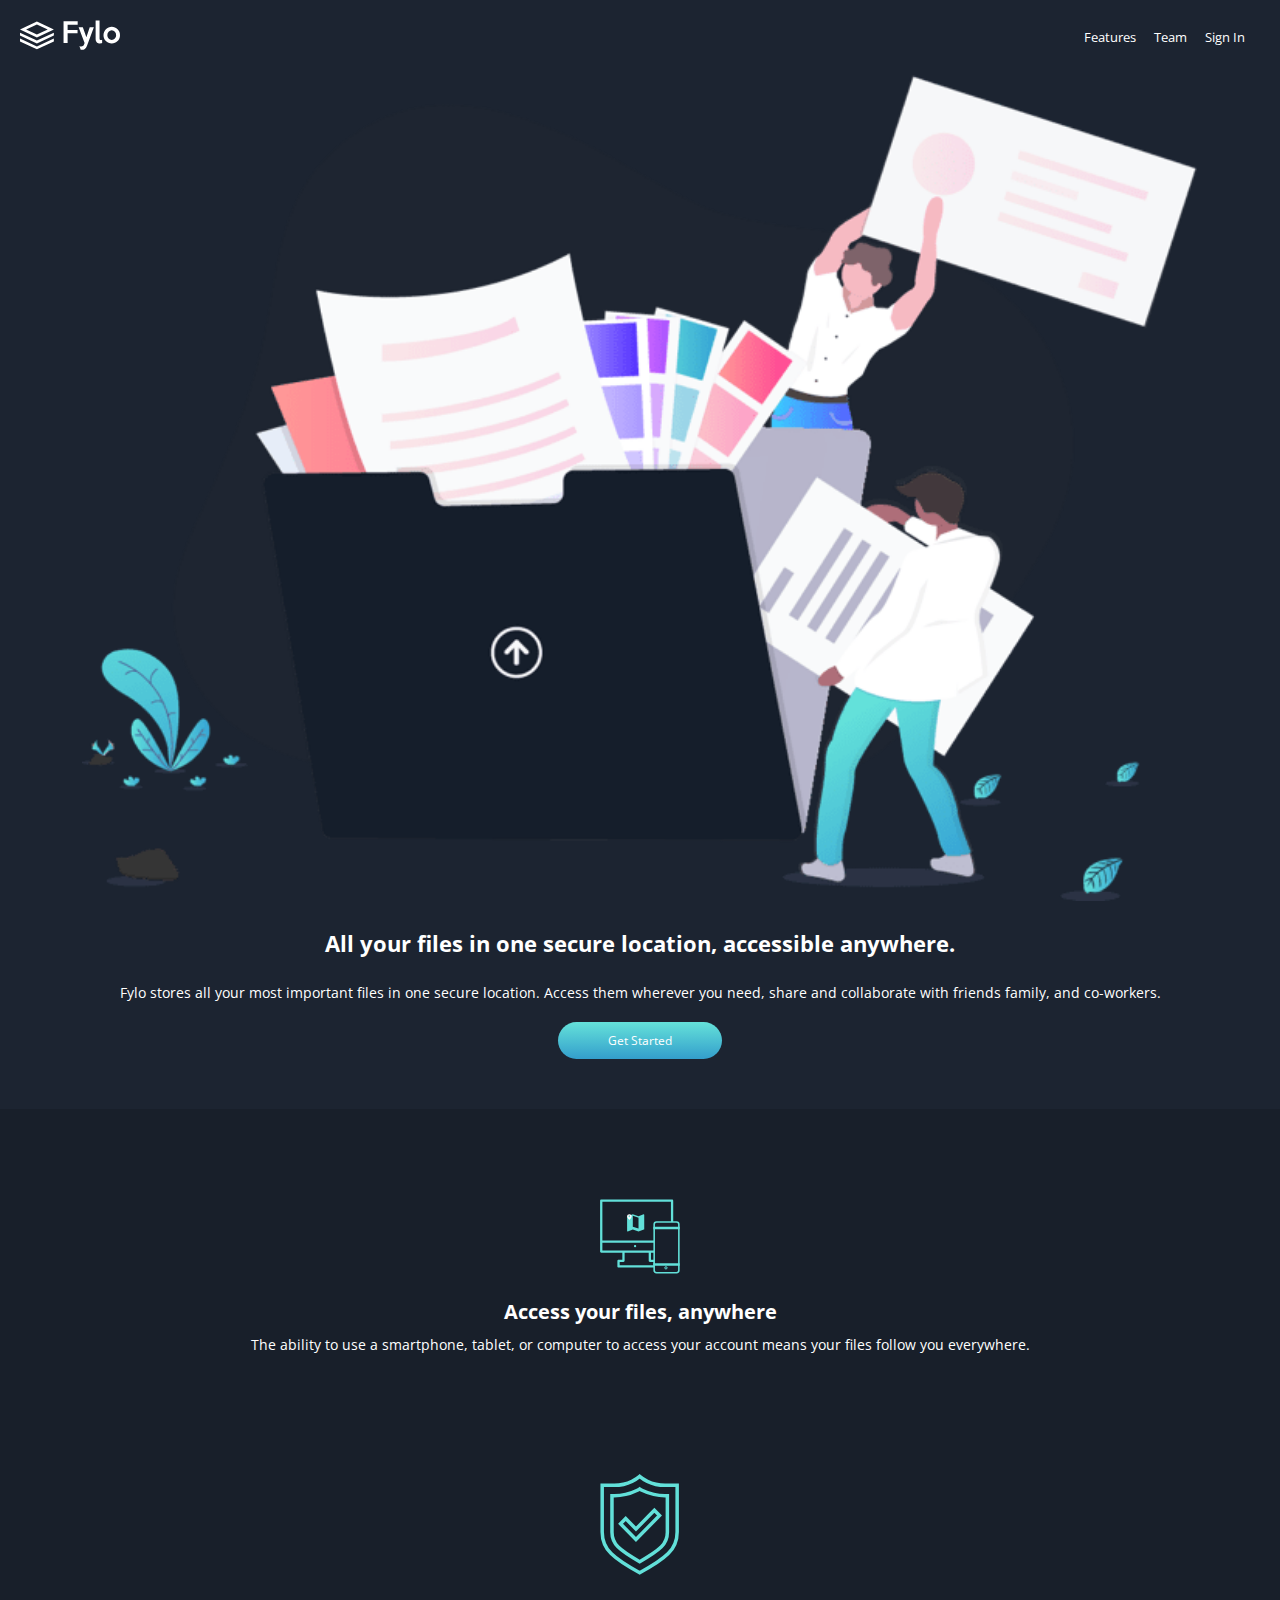
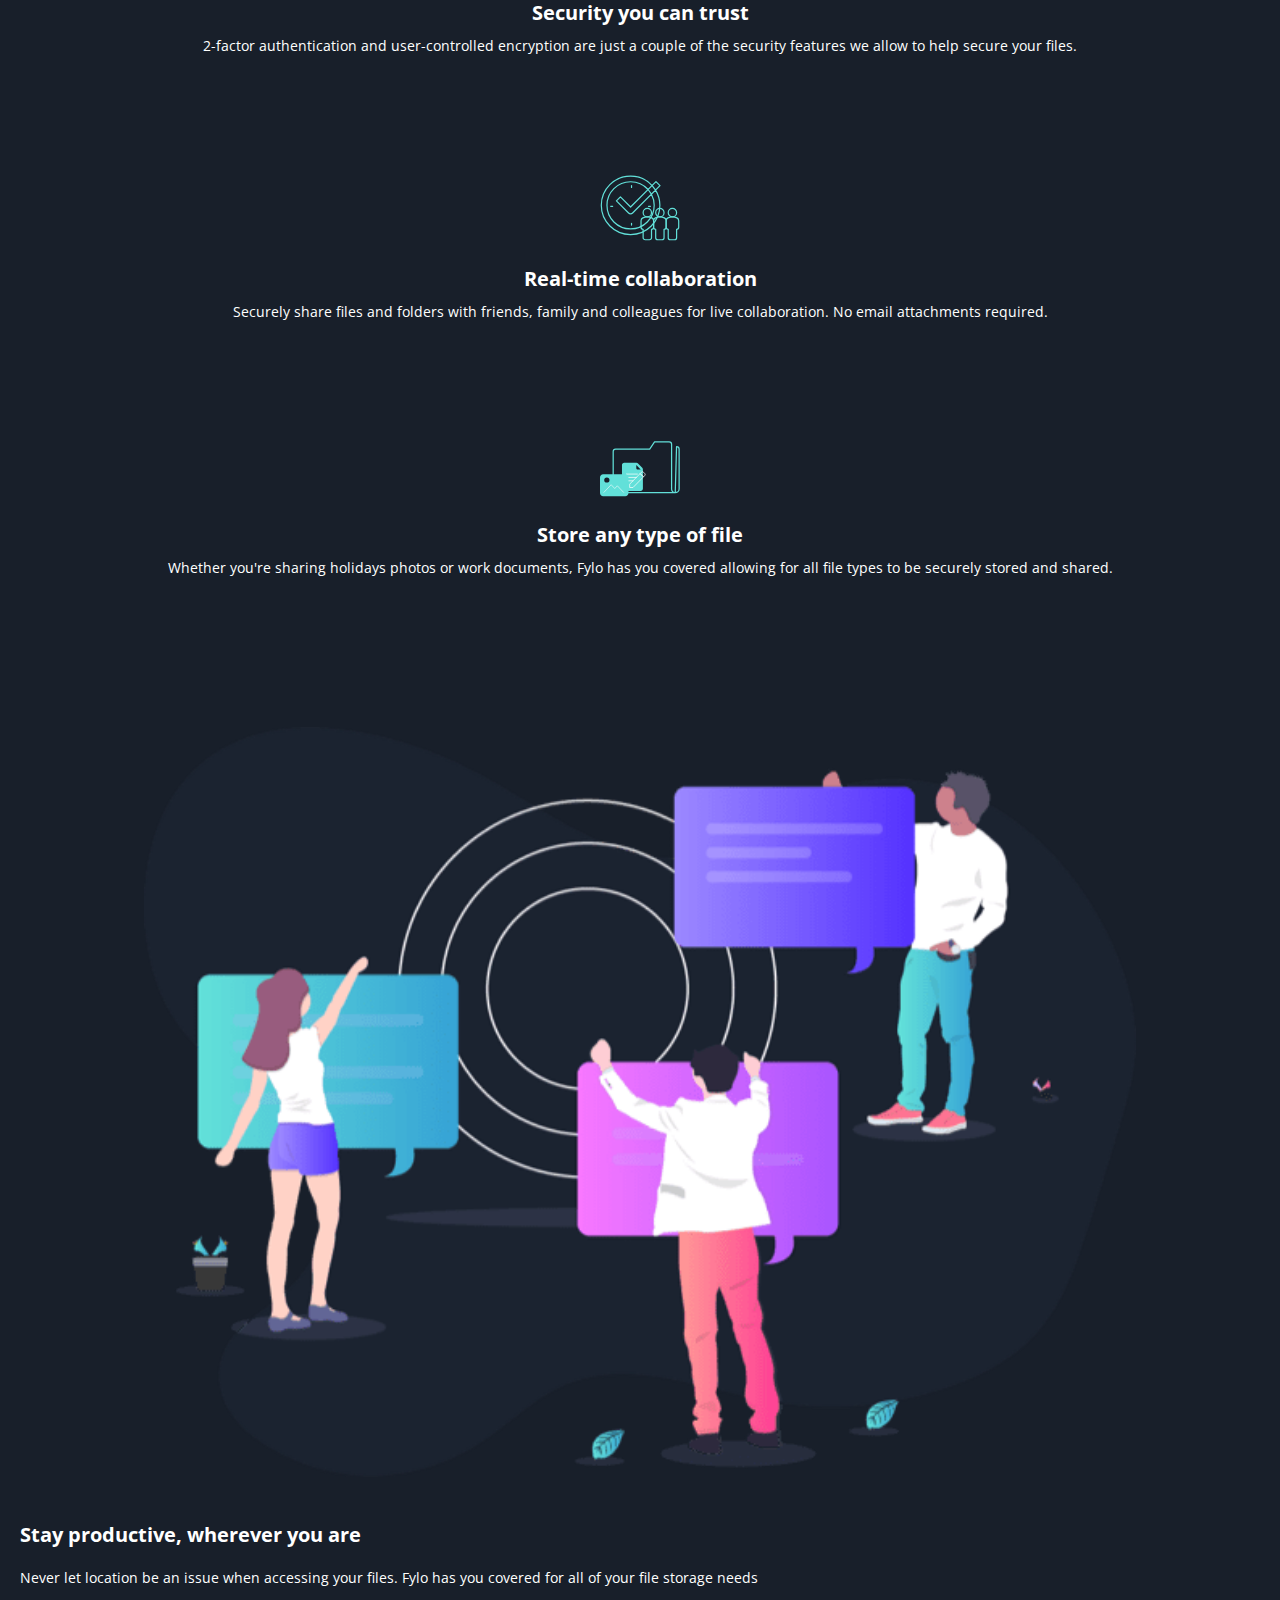
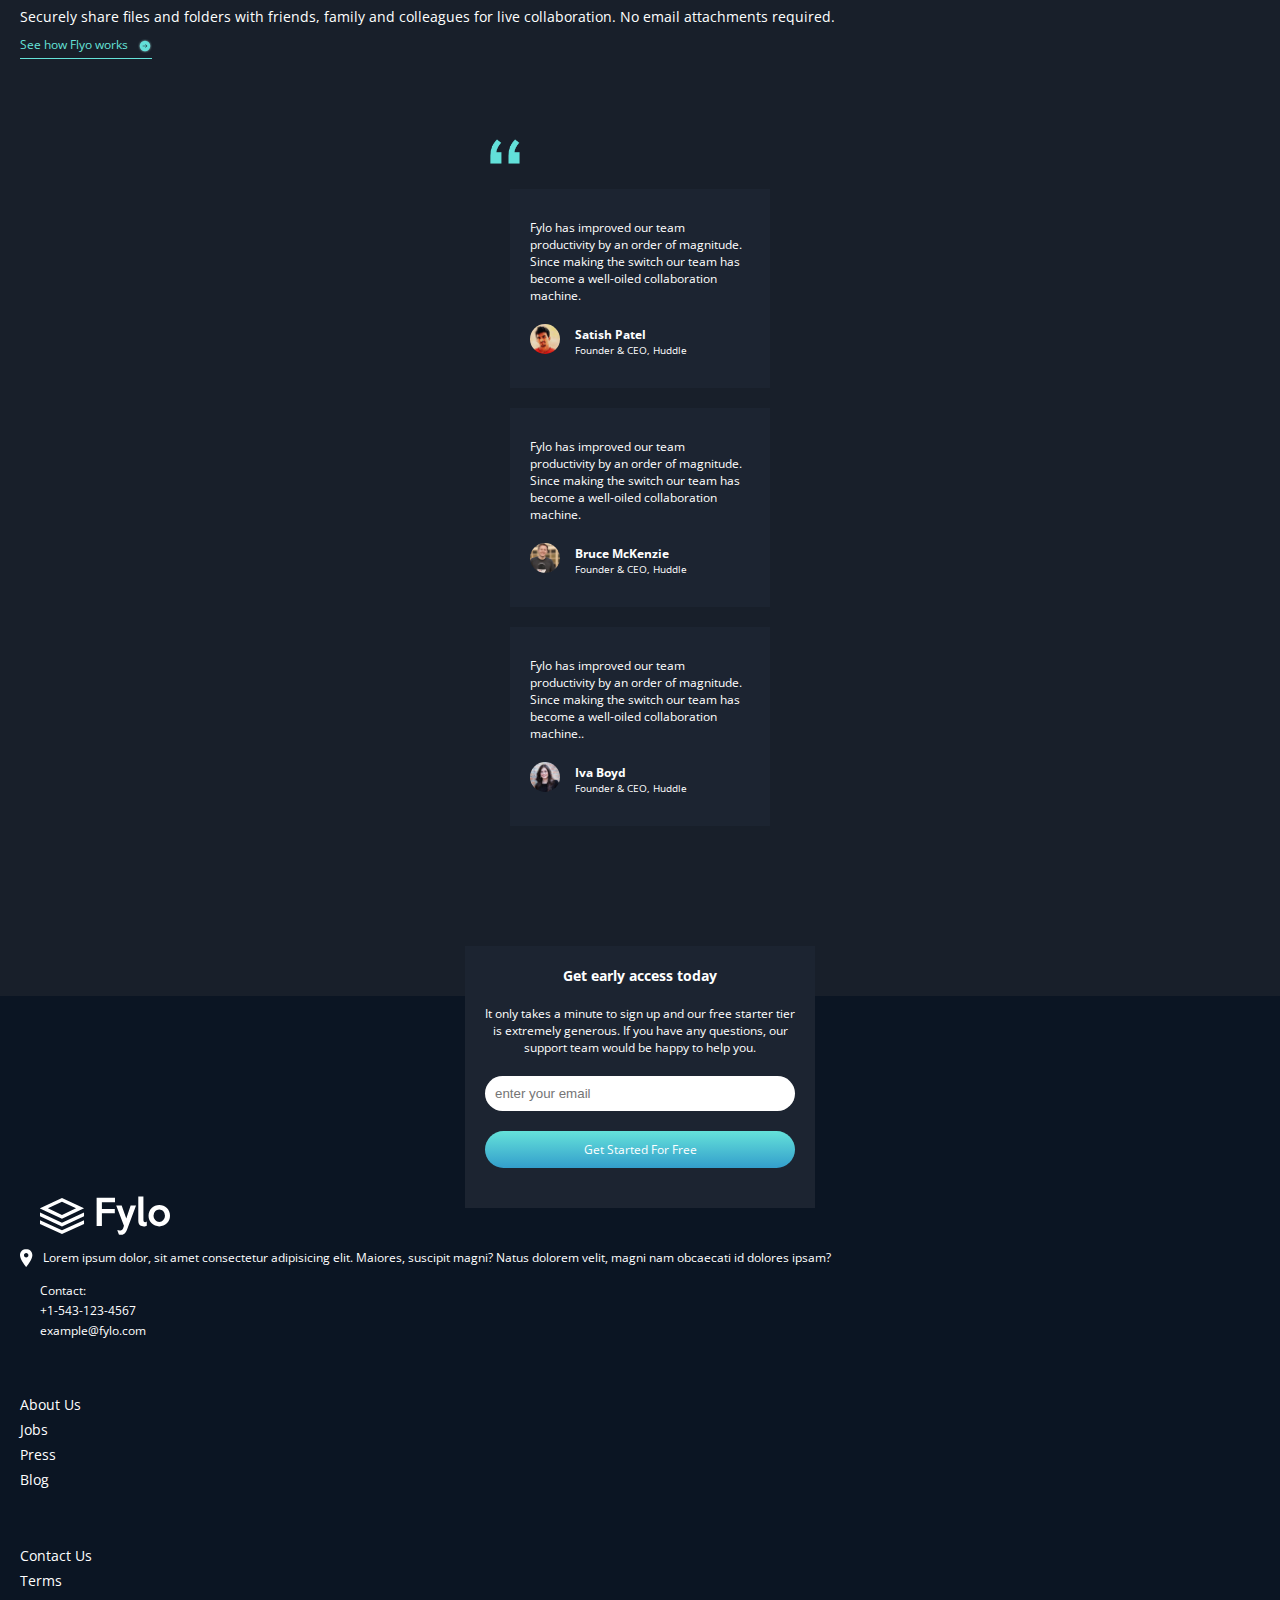
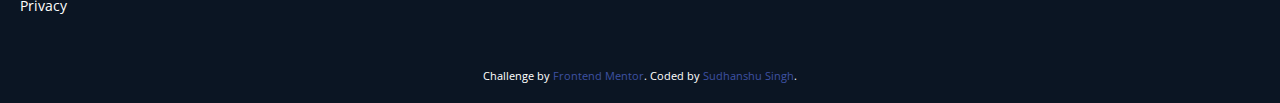
==== fylo-dark-theme-landing-page-master/index.html @ cf534f3f "mobile-first-complete" ====
<!DOCTYPE html>
<html lang="en">
<head>
  <meta charset="UTF-8">
  <meta name="viewport" content="width=device-width, initial-scale=1.0"> <!-- displays site properly based on user's device -->

  <link rel="icon" type="image/png" sizes="32x32" href="./images/favicon-32x32.png">
  <link rel="stylesheet" href="/fylo-dark-theme-landing-page-master/styles.css">
  <title>Frontend Mentor | Fylo landing page with dark theme and features grid</title>

  <!-- Feel free to remove these styles or customise in your own stylesheet 👍 -->

</head>
<body>
  <header>
    <div class="row">
      <nav>
        <div class="logo">
          <img src="/fylo-dark-theme-landing-page-master/images/logo.svg" alt="logo">
        </div>
        <div class="navigation">
          <ul class="nav-links">
            <li><a href="#">Features</a></li>
            <li><a href="#">Team</a></li>
            <li><a href="#">Sign In</a></li>
          </ul>
        </div>
      </nav>
    </div>
    <div class="hero row">
      <div>
        <img src="../fylo-dark-theme-landing-page-master/images/illustration-intro.png" alt="">
      </div>
      <h1 class="hero-heading">All your files in one secure location, accessible anywhere.</h1>
      <p class="hero-para">Fylo stores all your most important files in one secure location. Access them wherever you need, share and collaborate with friends family, and co-workers.</p>
      <a href="#" class="btn btn-primary">Get Started</a>
    </div>
  </header>

  <section class="features row">
    <!-- <img src="/fylo-dark-theme-landing-page-master/images/bg-curvy-mobile.svg" alt="" class="head-curve"> -->
    <div class="features-card">
      <div class="icon"><img src="/fylo-dark-theme-landing-page-master/images/icon-access-anywhere.svg" alt=""></div>
      <h4 class="features-head">Access your files, anywhere</h4>
      <p class="features-details">The ability to use a smartphone, tablet, or computer to access your account means your files follow you everywhere.</p>
    </div>
    <div class="features-card">
      <div class="icon"><img src="/fylo-dark-theme-landing-page-master/images/icon-security.svg" alt=""></div>
      <h4 class="features-head">Security you can trust</h4>
      <p class="features-details">2-factor authentication and user-controlled encryption are just a couple of the security features we allow to help secure your files.</p>
    </div>
    <div class="features-card">
      <div class="icon"><img src="/fylo-dark-theme-landing-page-master/images/icon-collaboration.svg" alt=""></div>
      <h4 class="features-head">Real-time collaboration</h4>
      <p class="features-details">Securely share files and folders with friends, family and colleagues for live collaboration. No email attachments required.</p>
    </div>
    <div class="features-card">
      <div class="icon"><img src="/fylo-dark-theme-landing-page-master/images/icon-any-file.svg" alt=""></div>
      <h4 class="features-head">Store any type of file</h4>
      <p class="features-details">Whether you're sharing holidays photos or work documents, Fylo has you covered allowing for all file types to be securely stored and shared.</p>
    </div>
  </section>

  <section class="production row">
    <div class="productivity-img">
      <img src="/fylo-dark-theme-landing-page-master/images/illustration-stay-productive.png" alt="">
    </div>
    <div class="productivity-text">
      <h2 class="productivity-head">Stay productive, wherever you are</h2>
      <p class="productivity-para">  Never let location be an issue when accessing your files. Fylo has you covered for all of your file storage needs <span>Securely share files and folders with friends, family and colleagues for live collaboration. No email attachments required.</span></p>
      <a href="#" class="btn btn-secondary">See how Flyo works<img src="/fylo-dark-theme-landing-page-master/images/icon-arrow.svg" alt="" class="btn-logo"></a>
    </div>
  </section>

  <section class="customer-review row">
    
    <div class="quote-img"><img src="/fylo-dark-theme-landing-page-master/images/bg-quotes.png" alt=""></div>
    <div class="review-card">
      <p class="review">Fylo has improved our team productivity by an order of magnitude. Since making the switch our team has become a well-oiled collaboration machine.</p>
      <div class="reviewer">
        <div class="profile-img"><img src="/fylo-dark-theme-landing-page-master/images/profile-1.jpg" alt="#"></div>
        <div class="details">
          <h6 class="name">Satish Patel</h6>
          <p class="designation">Founder & CEO, Huddle</p>
        </div>
      </div>
    </div>
    <div class="review-card">
      <p class="review">Fylo has improved our team productivity by an order of magnitude. Since making the switch our team has become a well-oiled collaboration machine.</p>
      <div class="reviewer">
        <div class="profile-img"><img src="/fylo-dark-theme-landing-page-master/images/profile-2.jpg" alt="#"></div>
        <div class="details">
          <h6 class="name">Bruce McKenzie</h6>
          <p class="designation">Founder & CEO, Huddle</p>
        </div>
      </div>
    </div>
    <div class="review-card">
      <p class="review">Fylo has improved our team productivity by an order of magnitude. Since making the switch our team has become a well-oiled collaboration machine..</p>
      <div class="reviewer">
        <div class="profile-img"><img src="/fylo-dark-theme-landing-page-master/images/profile-3.jpg" alt="#"></div>
        <div class="details">
          <h6 class="name">Iva Boyd</h6>
          <p class="designation">Founder & CEO, Huddle</p>
        </div>
      </div>
    </div>
  </section>
  <section class="get-access">
    <div class="get-access-card">
      <h3>Get early access today</h3>
      <p>It only takes a minute to sign up and our free starter tier is extremely generous. If you have any questions, our support team would be happy to help you.</p>
      <div class="subscribe">
        <input type="email" placeholder="enter your email">
        <a href="#" class="btn-primary btn-primary-2">Get Started For Free</a>
      </div>
    </div>
  </section>
  <footer class="row">
    <div class="address">
      <div class="logo footer-logo"><img src="/fylo-dark-theme-landing-page-master/images/logo.svg" alt=""></div>
      <div class="location">
        <div class="logo-location">
          <img src="/fylo-dark-theme-landing-page-master/images/icon-location.svg" alt="location">
        </div>
        <p>Lorem ipsum dolor, sit amet consectetur adipisicing elit. Maiores, suscipit magni? Natus dolorem velit, magni nam obcaecati id dolores ipsam?</p>
      </div>
      <div class="contact">
        <p>Contact:</p>
        <p class="phone">+1-543-123-4567</p>
        <a href="#"><p class="email">example@fylo.com</p></a>
      </div>
      <div class="sec-1">
        <ul>
          <li><a href="#">About Us</a></li>
          <li><a href="#">Jobs</a></li>
          <li><a href="#">Press</a></li>
          <li><a href="#">Blog</a></li>
        </ul>
      </div>
      <div class="sec-2">
        <ul>
          <li><a href="#">Contact Us</a></li>
          <li><a href="#">Terms</a></li>
          <li><a href="#">Privacy</a></li>
        </ul>
      </div>
    </div>
    <p class="attribution">
      Challenge by <a href="https://www.frontendmentor.io?ref=challenge" target="_blank">Frontend Mentor</a>. 
      Coded by <a href="#">Sudhanshu Singh</a>.
    </p>
  </footer> 
</body>
</html>
---- fylo-dark-theme-landing-page-master/styles.css ----
/* Imports */
@import url('https://fonts.googleapis.com/css2?family=Raleway:wght@200;400;500&display=swap');
@import url('https://fonts.googleapis.com/css2?family=Open+Sans:wght@400;700&display=swap');
/* Attribution */
.attribution { font-size: 11px; text-align: center; }
.attribution a { color: hsl(228, 45%, 44%); }

/* General Settings */
*,*::after,*::before{
    box-sizing: border-box;
    margin: 0;
    padding: 0;
}
html{
    margin: 0;
    padding: 0;
    font-size: .625rem;
}
body{
    overflow-x: hidden;
    color:white;
    font-family: 'Open Sans', sans-serif;
    /* background: white; */
    background: hsl(218, 28%, 13%);
    font-size: 1.2rem;
}
a{
    text-decoration: none;
    color: white;
}
header{
    padding: 2rem 2rem 5rem 2rem;
}
section{
    padding: 5rem 2rem 5rem 2rem;
}
footer{
    position: relative;
    padding: 2rem;
    padding-top: 20rem;
    background: hsl(216, 53%, 9%);
    z-index: -1;
}
.row{
    max-width: 1440px;
    margin: 0 auto;
}
.row nav{
    display: flex;
    /* padding-top: 2rem; */
    justify-content: space-between;
    align-items: center;
}
.navigation .nav-links{
    list-style: none;
}
.nav-links li{
    font-size: 1.3rem;
    display: inline-block;
    padding-right: 1.5rem;
    
}
.logo img{
    width: 10rem;
}
header{
    /* background: url(/fylo-dark-theme-landing-page-master/images/bg-curvy-mobile.svg); */
    background-size:contain;
    background-color: hsl(217, 28%, 15%);
    background-repeat: no-repeat;
    background-position-y: bottom;
}
.hero{
    padding-top: 2rem;
    display: flex;
    flex-wrap: wrap;
    justify-content: center;
    align-items: center;
}
.hero div img{
    width: 100%;
}
.hero div{
    width: 90%;
    margin: 0 auto;
}
.hero h1{
    font-size: 2.2rem;
    line-height: 1.7;
    text-align: center;
    padding: 2rem 4rem 2rem 4rem;
}
.hero-para{
    font-size: 1.4rem;
    text-align: center;
    padding: 0rem 4rem 2rem 4rem;
    line-height: 1.4;
}
.btn-primary{
    font-size: 1.2rem;
    /* letter-spacing: .07rem; */
    display: inline-block;
    background:linear-gradient(hsl(176, 68%, 64%),hsl(198, 60%, 50%));
    padding: 1rem 5rem 1rem 5rem;
    border-radius: 10rem;
}
/* .head-curve{
    position: absolute;
    margin-top: -12rem;
    z-index: -111;
}
.features{
    position: relative;
} */
.features-card{
    text-align: center;
    padding: 4rem;
    margin-bottom: 3rem;
}
.features-card:last-child{
    margin-bottom: 0;
}
.features-card .icon img{
    width: 8rem;
}
.features-card .icon{
    margin-bottom: 2rem;
}
.features-head,.productivity-head{
    font-size: 2rem;
    margin-bottom: 1rem;
}
.features-details,.productivity-para{
    font-size: 1.4rem;
    margin-bottom: 1rem;
}
.productivity-img img{
    width: 100%;
}
.productivity-img{
    width: 80%;
    margin: 0 auto;
    margin-bottom: 4rem;
}
.productivity-para{
    margin-top: 2rem;
}
.productivity-para span{
    display: block;
    margin-top: 2rem;
}
.btn-secondary{
    position: relative;
    font-size: 1.2rem;
    margin-right: 1rem;
    border-bottom: 1px solid hsl(176, 68%, 64%);
    padding-bottom: .5rem;
    padding-right: 2.4rem;
    color: hsl(176, 68%, 64%);
    display: inline-block;
}
.btn-logo{
    position: absolute;
    display: inline-block;
    bottom: .5rem;
    margin: 0;
    margin-left: 1rem;
    height: 1.4rem;
}
.customer-review{
    position: relative;
}
.quote-img{
    position: absolute;
    top: 0;
    left: 0;
    width: 3rem;
}
.quote-img img{
    width: 100%;
}
.customer-review{
    width: 30rem;
    margin: 0 auto;
    margin-top: 3rem;
}
.review-card{
    /* width: 30rem;
    margin: 0 auto; */
    background: hsl(217, 28%, 15%);
    padding: 3rem 2rem;
    margin-bottom: 2rem;
}
.review{
    margin-bottom: 2rem;
}
.reviewer{
    display: flex;
    align-items: center;
}
.profile-img{
    width: 3rem;
    margin-right: 1.5rem;
}
.profile-img img{
    -webkit-border-radius: 2rem; 
    -moz-border-radius: 2rem; 
    border-radius:2rem;
    width: 100%;
}
.name{
    font-size: 1.2rem;
}
.designation{
    font-size: 1rem;
}
.get-access-card {
    width: 35rem;
    background: hsl(217, 28%, 15%);
    margin: 0 auto;
    padding: 2rem;
    text-align: center;
    margin-bottom: -50%;
    z-index: 1111;
    box-shadow: 1px hsl(217, 28%, 15%);
}
.get-access-card h3{
    font-size: 1.4rem;
    margin-bottom: 2rem;
}
.get-access-card p{
    margin-bottom: 2rem;
}
.subscribe input{
    padding: 1rem 1rem 1rem 1rem;
    width: 100%;
    border-radius: 20rem;
    outline: none;
    border: none;
    margin-bottom: 2rem;
}
.btn-primary-2{
    width: 100%;
    margin-bottom: 2rem;
}
.footer-logo{
    padding-left: 2rem;
    width: 15rem;
}
.footer-logo img{
    width: 100%;
}
.location{
    display: flex;
    margin: 1rem 0;
}
.logo-location{
    margin-right: 1rem;
}
.contact{
    margin-left: 2rem;
    line-height: 1.7;
}
ul{
    list-style: none;
}
.sec-1,.sec-2{
    margin-top: 5rem;
    font-size:1.4rem;
    line-height: 1.8;
}
.sec-2{
    margin-bottom: 5rem;
}
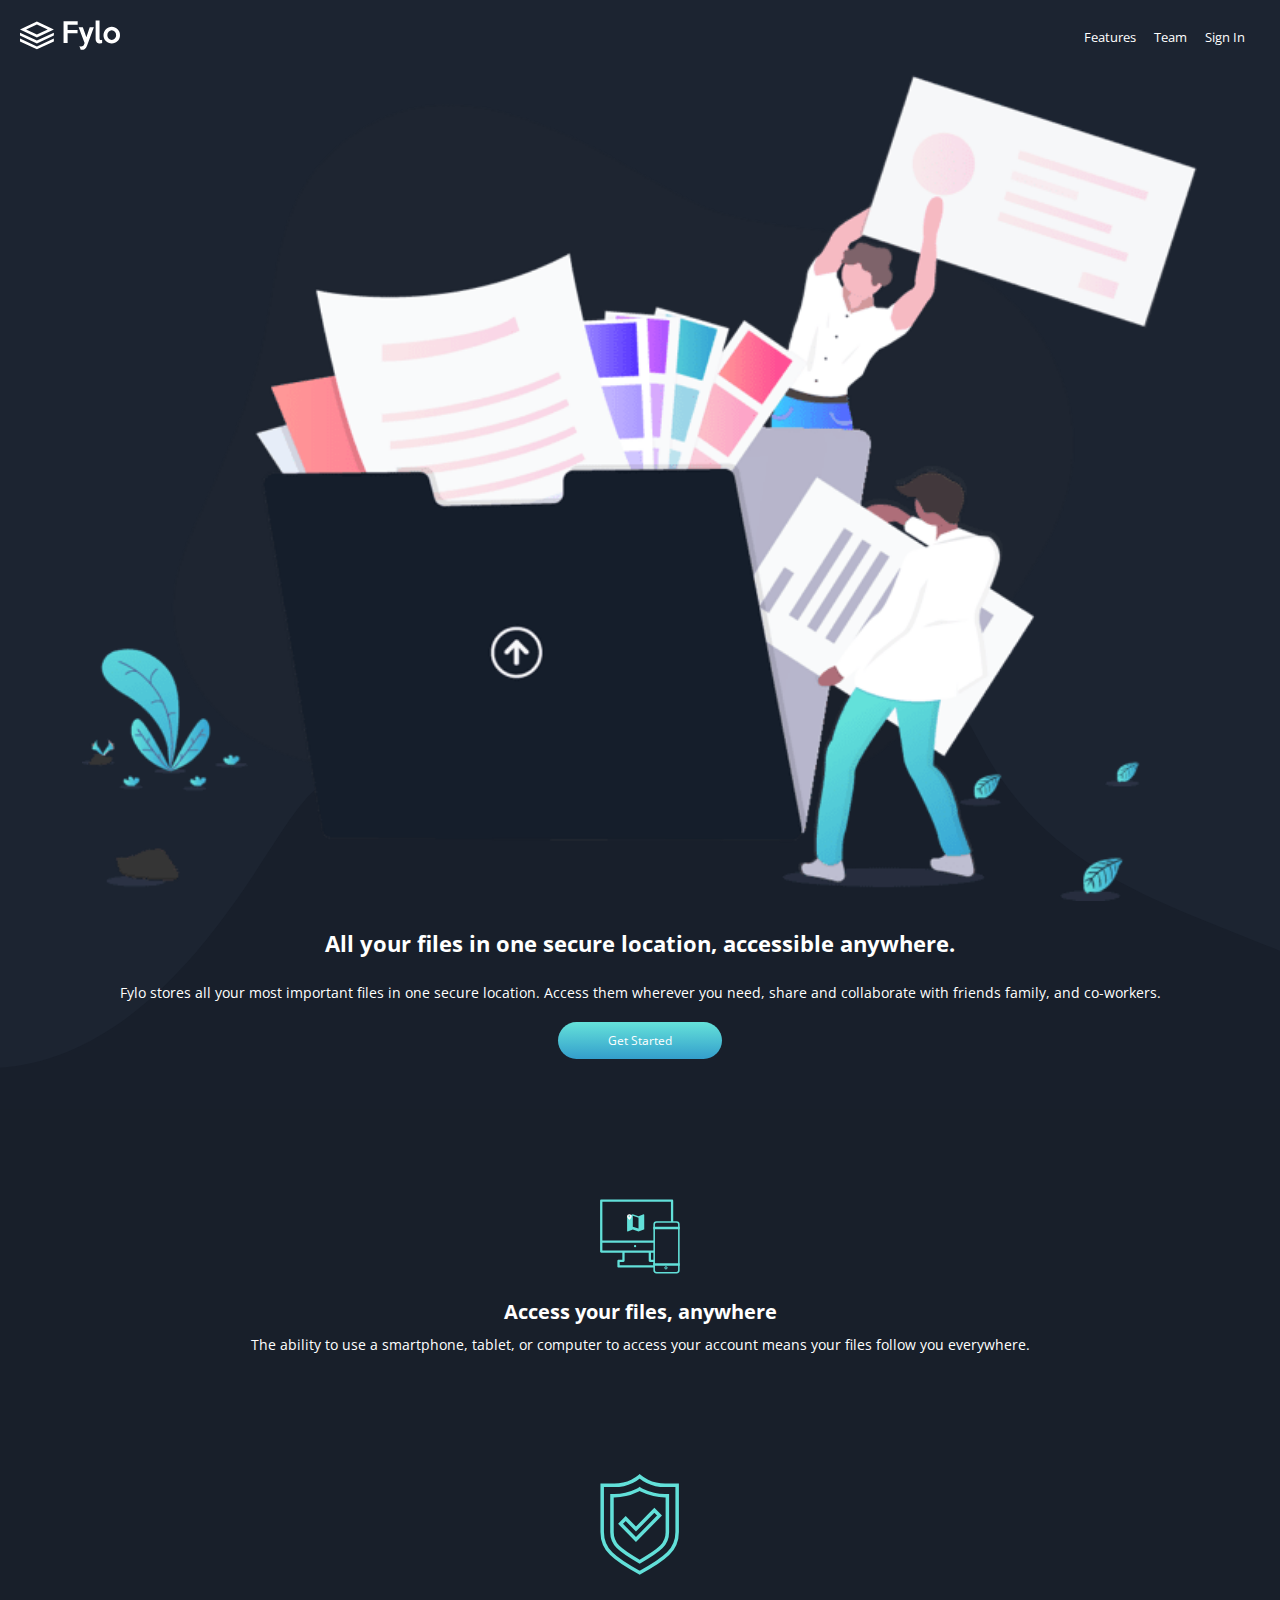
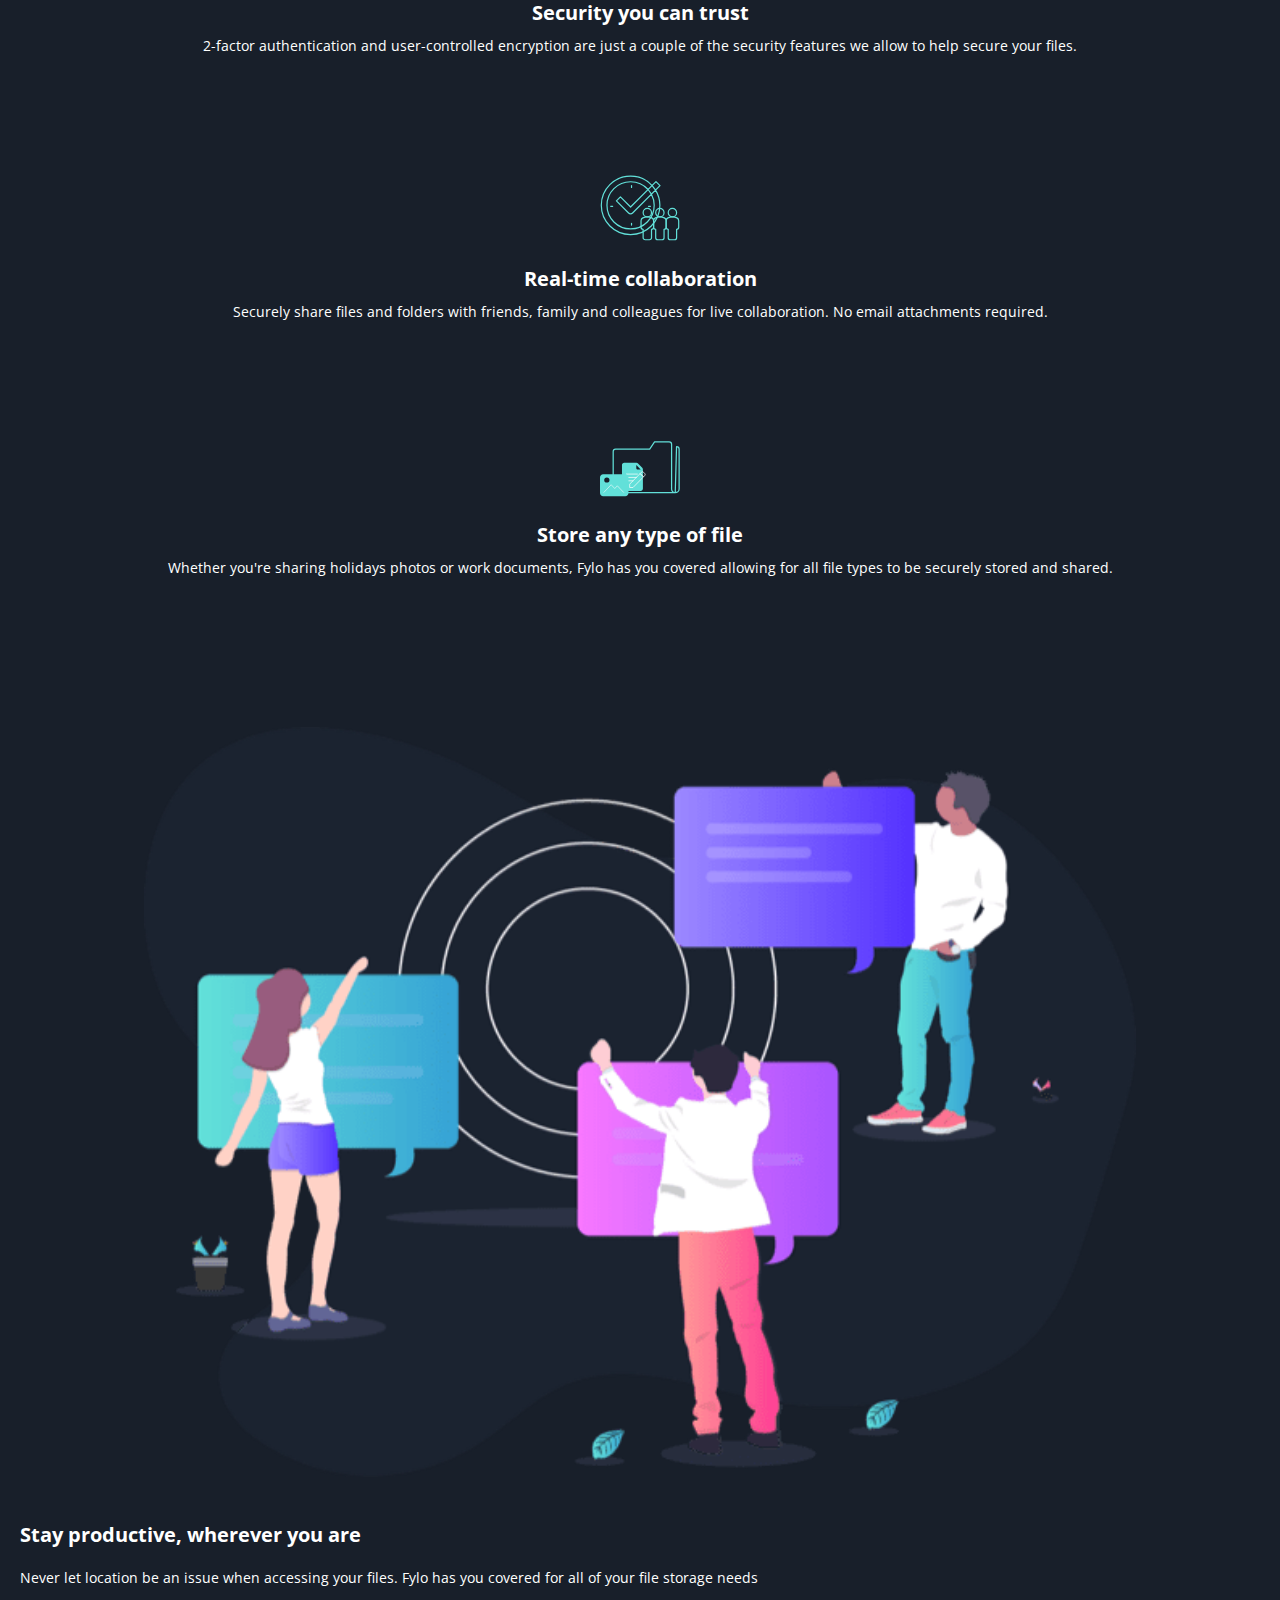
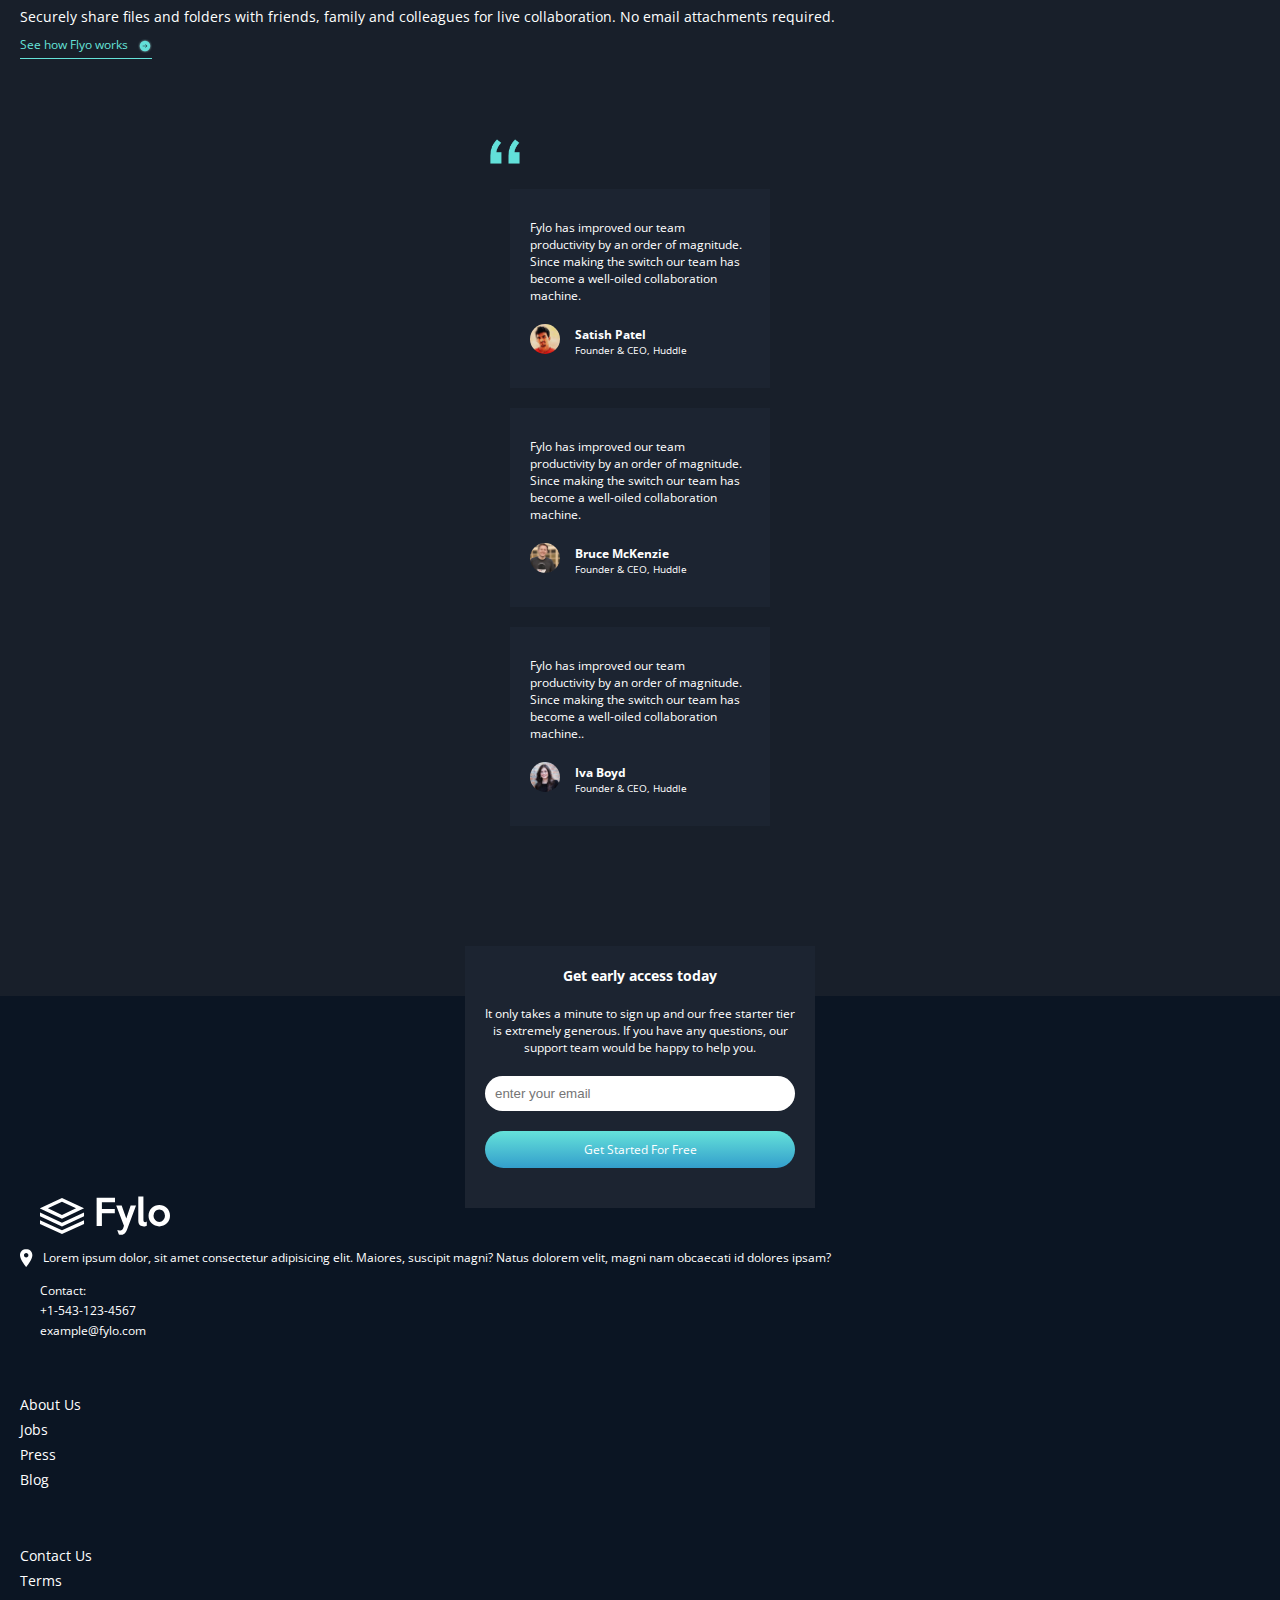
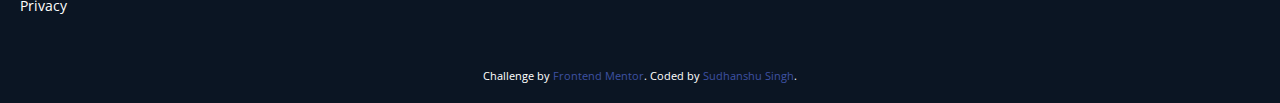
==== commit c0724a21: "m" ====
--- a/fylo-dark-theme-landing-page-master/index.html
+++ b/fylo-dark-theme-landing-page-master/index.html
@@ -4,8 +4,8 @@
   <meta charset="UTF-8">
   <meta name="viewport" content="width=device-width, initial-scale=1.0"> <!-- displays site properly based on user's device -->
 
-  <link rel="icon" type="image/png" sizes="32x32" href="./images/favicon-32x32.png">
-  <link rel="stylesheet" href="/fylo-dark-theme-landing-page-master/styles.css">
+  <link rel="icon" type="image/png" sizes="32x32" href="../images/favicon-32x32.png">
+  <link rel="stylesheet" href="../fylo-dark-theme-landing-page-master/styles.css">
   <title>Frontend Mentor | Fylo landing page with dark theme and features grid</title>
 
   <!-- Feel free to remove these styles or customise in your own stylesheet 👍 -->
@@ -16,7 +16,7 @@
     <div class="row">
       <nav>
         <div class="logo">
-          <img src="/fylo-dark-theme-landing-page-master/images/logo.svg" alt="logo">
+          <img src="../fylo-dark-theme-landing-page-master/images/logo.svg" alt="logo">
         </div>
         <div class="navigation">
           <ul class="nav-links">
@@ -35,27 +35,27 @@
       <p class="hero-para">Fylo stores all your most important files in one secure location. Access them wherever you need, share and collaborate with friends family, and co-workers.</p>
       <a href="#" class="btn btn-primary">Get Started</a>
     </div>
+    <!-- <img src="/fylo-dark-theme-landing-page-master/images/bg-curvy-mobile.svg" alt="" class="head-curve"> -->
   </header>
 
   <section class="features row">
-    <!-- <img src="/fylo-dark-theme-landing-page-master/images/bg-curvy-mobile.svg" alt="" class="head-curve"> -->
     <div class="features-card">
-      <div class="icon"><img src="/fylo-dark-theme-landing-page-master/images/icon-access-anywhere.svg" alt=""></div>
+      <div class="icon"><img src="../fylo-dark-theme-landing-page-master/images/icon-access-anywhere.svg" alt=""></div>
       <h4 class="features-head">Access your files, anywhere</h4>
       <p class="features-details">The ability to use a smartphone, tablet, or computer to access your account means your files follow you everywhere.</p>
     </div>
     <div class="features-card">
-      <div class="icon"><img src="/fylo-dark-theme-landing-page-master/images/icon-security.svg" alt=""></div>
+      <div class="icon"><img src="../fylo-dark-theme-landing-page-master/images/icon-security.svg" alt=""></div>
       <h4 class="features-head">Security you can trust</h4>
       <p class="features-details">2-factor authentication and user-controlled encryption are just a couple of the security features we allow to help secure your files.</p>
     </div>
     <div class="features-card">
-      <div class="icon"><img src="/fylo-dark-theme-landing-page-master/images/icon-collaboration.svg" alt=""></div>
+      <div class="icon"><img src="../fylo-dark-theme-landing-page-master/images/icon-collaboration.svg" alt=""></div>
       <h4 class="features-head">Real-time collaboration</h4>
       <p class="features-details">Securely share files and folders with friends, family and colleagues for live collaboration. No email attachments required.</p>
     </div>
     <div class="features-card">
-      <div class="icon"><img src="/fylo-dark-theme-landing-page-master/images/icon-any-file.svg" alt=""></div>
+      <div class="icon"><img src="../fylo-dark-theme-landing-page-master/images/icon-any-file.svg" alt=""></div>
       <h4 class="features-head">Store any type of file</h4>
       <p class="features-details">Whether you're sharing holidays photos or work documents, Fylo has you covered allowing for all file types to be securely stored and shared.</p>
     </div>
@@ -63,22 +63,22 @@
 
   <section class="production row">
     <div class="productivity-img">
-      <img src="/fylo-dark-theme-landing-page-master/images/illustration-stay-productive.png" alt="">
+      <img src="../fylo-dark-theme-landing-page-master/images/illustration-stay-productive.png" alt="">
     </div>
     <div class="productivity-text">
       <h2 class="productivity-head">Stay productive, wherever you are</h2>
       <p class="productivity-para">  Never let location be an issue when accessing your files. Fylo has you covered for all of your file storage needs <span>Securely share files and folders with friends, family and colleagues for live collaboration. No email attachments required.</span></p>
-      <a href="#" class="btn btn-secondary">See how Flyo works<img src="/fylo-dark-theme-landing-page-master/images/icon-arrow.svg" alt="" class="btn-logo"></a>
+      <a href="#" class="btn btn-secondary">See how Flyo works<img src="../fylo-dark-theme-landing-page-master/images/icon-arrow.svg" alt="" class="btn-logo"></a>
     </div>
   </section>
 
   <section class="customer-review row">
     
-    <div class="quote-img"><img src="/fylo-dark-theme-landing-page-master/images/bg-quotes.png" alt=""></div>
+    <div class="quote-img"><img src="../fylo-dark-theme-landing-page-master/images/bg-quotes.png" alt=""></div>
     <div class="review-card">
       <p class="review">Fylo has improved our team productivity by an order of magnitude. Since making the switch our team has become a well-oiled collaboration machine.</p>
       <div class="reviewer">
-        <div class="profile-img"><img src="/fylo-dark-theme-landing-page-master/images/profile-1.jpg" alt="#"></div>
+        <div class="profile-img"><img src="../fylo-dark-theme-landing-page-master/images/profile-1.jpg" alt="#"></div>
         <div class="details">
           <h6 class="name">Satish Patel</h6>
           <p class="designation">Founder & CEO, Huddle</p>
@@ -88,7 +88,7 @@
     <div class="review-card">
       <p class="review">Fylo has improved our team productivity by an order of magnitude. Since making the switch our team has become a well-oiled collaboration machine.</p>
       <div class="reviewer">
-        <div class="profile-img"><img src="/fylo-dark-theme-landing-page-master/images/profile-2.jpg" alt="#"></div>
+        <div class="profile-img"><img src="../fylo-dark-theme-landing-page-master/images/profile-2.jpg" alt="#"></div>
         <div class="details">
           <h6 class="name">Bruce McKenzie</h6>
           <p class="designation">Founder & CEO, Huddle</p>
@@ -98,7 +98,7 @@
     <div class="review-card">
       <p class="review">Fylo has improved our team productivity by an order of magnitude. Since making the switch our team has become a well-oiled collaboration machine..</p>
       <div class="reviewer">
-        <div class="profile-img"><img src="/fylo-dark-theme-landing-page-master/images/profile-3.jpg" alt="#"></div>
+        <div class="profile-img"><img src="../fylo-dark-theme-landing-page-master/images/profile-3.jpg" alt="#"></div>
         <div class="details">
           <h6 class="name">Iva Boyd</h6>
           <p class="designation">Founder & CEO, Huddle</p>
@@ -118,10 +118,10 @@
   </section>
   <footer class="row">
     <div class="address">
-      <div class="logo footer-logo"><img src="/fylo-dark-theme-landing-page-master/images/logo.svg" alt=""></div>
+      <div class="logo footer-logo"><img src="../fylo-dark-theme-landing-page-master/images/logo.svg" alt=""></div>
       <div class="location">
         <div class="logo-location">
-          <img src="/fylo-dark-theme-landing-page-master/images/icon-location.svg" alt="location">
+          <img src="../fylo-dark-theme-landing-page-master/images/icon-location.svg" alt="location">
         </div>
         <p>Lorem ipsum dolor, sit amet consectetur adipisicing elit. Maiores, suscipit magni? Natus dolorem velit, magni nam obcaecati id dolores ipsam?</p>
       </div>
--- a/fylo-dark-theme-landing-page-master/styles.css
+++ b/fylo-dark-theme-landing-page-master/styles.css
@@ -30,6 +30,7 @@
 }
 header{
     padding: 2rem 2rem 5rem 2rem;
+    position: relative;
 }
 section{
     padding: 5rem 2rem 5rem 2rem;
@@ -64,7 +65,7 @@
     width: 10rem;
 }
 header{
-    /* background: url(/fylo-dark-theme-landing-page-master/images/bg-curvy-mobile.svg); */
+    background: url(../fylo-dark-theme-landing-page-master/images/bg-curvy-mobile.svg);
     background-size:contain;
     background-color: hsl(217, 28%, 15%);
     background-repeat: no-repeat;
@@ -103,6 +104,12 @@
     background:linear-gradient(hsl(176, 68%, 64%),hsl(198, 60%, 50%));
     padding: 1rem 5rem 1rem 5rem;
     border-radius: 10rem;
+}
+.head-curve{
+    position: absolute;
+    width: 100vh;
+    z-index: -111;
+    bottom: 0;
 }
 /* .head-curve{
     position: absolute;
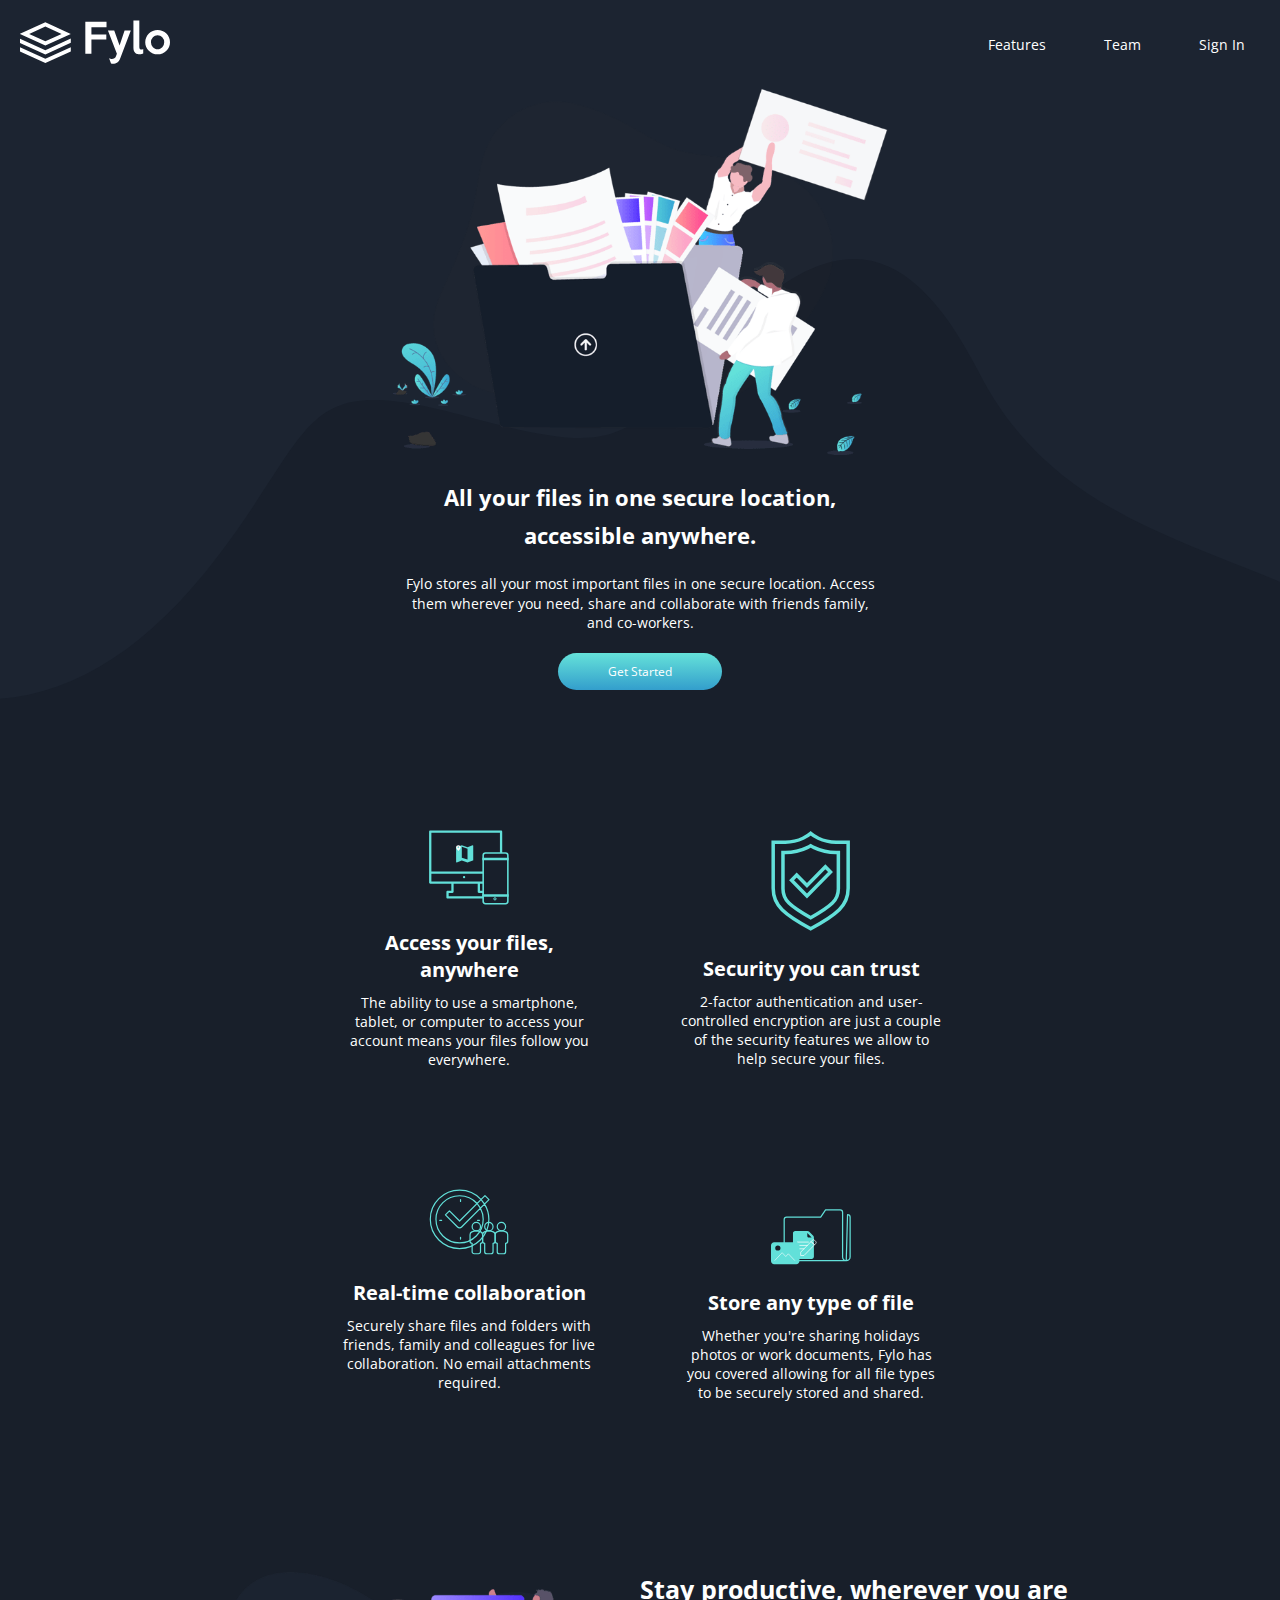
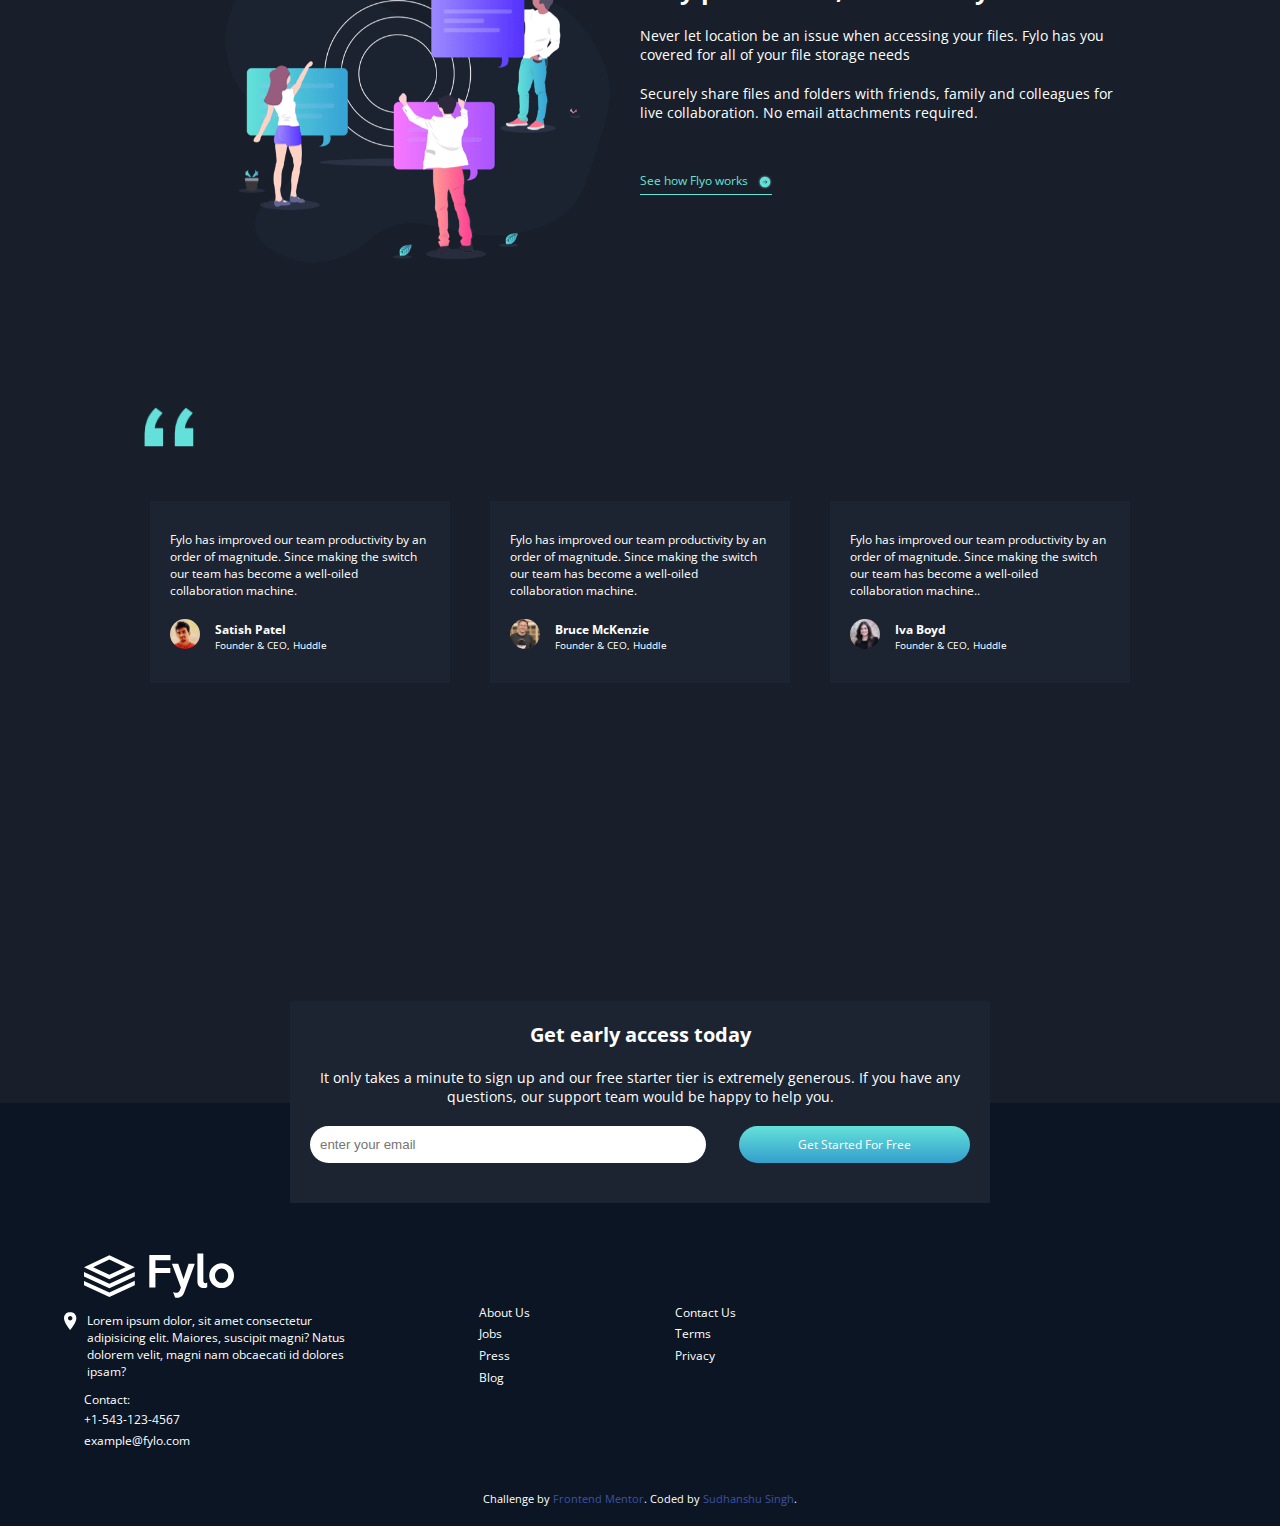
==== commit 55a78d5d: "responsiveness complete" ====
--- a/fylo-dark-theme-landing-page-master/index.html
+++ b/fylo-dark-theme-landing-page-master/index.html
@@ -35,7 +35,6 @@
       <p class="hero-para">Fylo stores all your most important files in one secure location. Access them wherever you need, share and collaborate with friends family, and co-workers.</p>
       <a href="#" class="btn btn-primary">Get Started</a>
     </div>
-    <!-- <img src="/fylo-dark-theme-landing-page-master/images/bg-curvy-mobile.svg" alt="" class="head-curve"> -->
   </header>
 
   <section class="features row">
@@ -72,41 +71,43 @@
     </div>
   </section>
 
-  <section class="customer-review row">
+  <section class="customer-review">
     
     <div class="quote-img"><img src="../fylo-dark-theme-landing-page-master/images/bg-quotes.png" alt=""></div>
-    <div class="review-card">
-      <p class="review">Fylo has improved our team productivity by an order of magnitude. Since making the switch our team has become a well-oiled collaboration machine.</p>
-      <div class="reviewer">
-        <div class="profile-img"><img src="../fylo-dark-theme-landing-page-master/images/profile-1.jpg" alt="#"></div>
-        <div class="details">
-          <h6 class="name">Satish Patel</h6>
-          <p class="designation">Founder & CEO, Huddle</p>
+    <div class="rev-wrapper">
+      <div class="review-card">
+        <p class="review">Fylo has improved our team productivity by an order of magnitude. Since making the switch our team has become a well-oiled collaboration machine.</p>
+        <div class="reviewer">
+          <div class="profile-img"><img src="../fylo-dark-theme-landing-page-master/images/profile-1.jpg" alt="#"></div>
+          <div class="details">
+            <h6 class="name">Satish Patel</h6>
+            <p class="designation">Founder & CEO, Huddle</p>
+          </div>
         </div>
       </div>
-    </div>
-    <div class="review-card">
-      <p class="review">Fylo has improved our team productivity by an order of magnitude. Since making the switch our team has become a well-oiled collaboration machine.</p>
-      <div class="reviewer">
-        <div class="profile-img"><img src="../fylo-dark-theme-landing-page-master/images/profile-2.jpg" alt="#"></div>
-        <div class="details">
-          <h6 class="name">Bruce McKenzie</h6>
-          <p class="designation">Founder & CEO, Huddle</p>
+      <div class="review-card">
+        <p class="review">Fylo has improved our team productivity by an order of magnitude. Since making the switch our team has become a well-oiled collaboration machine.</p>
+        <div class="reviewer">
+          <div class="profile-img"><img src="../fylo-dark-theme-landing-page-master/images/profile-2.jpg" alt="#"></div>
+          <div class="details">
+            <h6 class="name">Bruce McKenzie</h6>
+            <p class="designation">Founder & CEO, Huddle</p>
+          </div>
         </div>
       </div>
-    </div>
-    <div class="review-card">
-      <p class="review">Fylo has improved our team productivity by an order of magnitude. Since making the switch our team has become a well-oiled collaboration machine..</p>
-      <div class="reviewer">
-        <div class="profile-img"><img src="../fylo-dark-theme-landing-page-master/images/profile-3.jpg" alt="#"></div>
-        <div class="details">
-          <h6 class="name">Iva Boyd</h6>
-          <p class="designation">Founder & CEO, Huddle</p>
+      <div class="review-card">
+        <p class="review">Fylo has improved our team productivity by an order of magnitude. Since making the switch our team has become a well-oiled collaboration machine..</p>
+        <div class="reviewer">
+          <div class="profile-img"><img src="../fylo-dark-theme-landing-page-master/images/profile-3.jpg" alt="#"></div>
+          <div class="details">
+            <h6 class="name">Iva Boyd</h6>
+            <p class="designation">Founder & CEO, Huddle</p>
+          </div>
         </div>
       </div>
     </div>
   </section>
-  <section class="get-access">
+  <section class="card">
     <div class="get-access-card">
       <h3>Get early access today</h3>
       <p>It only takes a minute to sign up and our free starter tier is extremely generous. If you have any questions, our support team would be happy to help you.</p>
@@ -116,19 +117,22 @@
       </div>
     </div>
   </section>
-  <footer class="row">
-    <div class="address">
-      <div class="logo footer-logo"><img src="../fylo-dark-theme-landing-page-master/images/logo.svg" alt=""></div>
-      <div class="location">
-        <div class="logo-location">
-          <img src="../fylo-dark-theme-landing-page-master/images/icon-location.svg" alt="location">
+  <footer>
+    <div class="logo footer-logo"><img src="../fylo-dark-theme-landing-page-master/images/logo.svg" alt=""></div>
+    <div class="footer">
+
+      <div class="address">
+        <div class="location">
+          <div class="logo-location">
+            <img src="../fylo-dark-theme-landing-page-master/images/icon-location.svg" alt="location">
+          </div>
+          <p>Lorem ipsum dolor, sit amet consectetur adipisicing elit. Maiores, suscipit magni? Natus dolorem velit, magni nam obcaecati id dolores ipsam?</p>
         </div>
-        <p>Lorem ipsum dolor, sit amet consectetur adipisicing elit. Maiores, suscipit magni? Natus dolorem velit, magni nam obcaecati id dolores ipsam?</p>
-      </div>
-      <div class="contact">
-        <p>Contact:</p>
-        <p class="phone">+1-543-123-4567</p>
-        <a href="#"><p class="email">example@fylo.com</p></a>
+        <div class="contact">
+            <p>Contact:</p>
+            <p class="phone">+1-543-123-4567</p>
+            <a href="#"><p class="email">example@fylo.com</p></a>
+        </div>
       </div>
       <div class="sec-1">
         <ul>
--- a/fylo-dark-theme-landing-page-master/styles.css
+++ b/fylo-dark-theme-landing-page-master/styles.css
@@ -38,7 +38,7 @@
 footer{
     position: relative;
     padding: 2rem;
-    padding-top: 20rem;
+    padding-top: 35%;
     background: hsl(216, 53%, 9%);
     z-index: -1;
 }
@@ -174,29 +174,29 @@
     margin-left: 1rem;
     height: 1.4rem;
 }
-.customer-review{
-    position: relative;
-}
-.quote-img{
-    position: absolute;
-    top: 0;
-    left: 0;
-    width: 3rem;
+.rev-wrapper{
+    /* position: relative; */
+    /* width: 30rem; */
+    display: flex;
+    flex-wrap: wrap;
+    margin: 0 auto;
+    align-items: center;
+    justify-content: center;
+    margin-top: 3rem;
+    margin-bottom: 20%;
 }
 .quote-img img{
-    width: 100%;
-}
-.customer-review{
-    width: 30rem;
-    margin: 0 auto;
-    margin-top: 3rem;
+    max-width: 5rem;
+    width: 10%;
+    margin-left: 10%;
 }
 .review-card{
+    max-width: 30rem;
     /* width: 30rem;
     margin: 0 auto; */
     background: hsl(217, 28%, 15%);
     padding: 3rem 2rem;
-    margin-bottom: 2rem;
+    margin: 2rem;
 }
 .review{
     margin-bottom: 2rem;
@@ -222,12 +222,14 @@
     font-size: 1rem;
 }
 .get-access-card {
-    width: 35rem;
+    /* position: absolute; */
+    max-width: 40rem;
+    width: 70vw;
     background: hsl(217, 28%, 15%);
     margin: 0 auto;
     padding: 2rem;
     text-align: center;
-    margin-bottom: -50%;
+    margin-bottom: -30%;
     z-index: 1111;
     box-shadow: 1px hsl(217, 28%, 15%);
 }
@@ -272,10 +274,141 @@
     list-style: none;
 }
 .sec-1,.sec-2{
-    margin-top: 5rem;
+    margin-bottom: 5rem;
+    margin-right: 3rem;
     font-size:1.4rem;
     line-height: 1.8;
 }
 .sec-2{
     margin-bottom: 5rem;
+}
+.card{
+    margin: 0;
+    padding: 0;
+}
+@media only screen and (min-width:480px){
+    .get-access-card{
+        margin-bottom: -27%;
+    }
+    .sec-1{
+        margin-top: 2rem;
+    }
+
+}
+@media only screen and (min-width:550px){
+    .get-access-card{
+        margin-bottom: -12rem;
+    }
+    footer{
+        padding-top: 15rem;
+    }
+    .footer{
+        display: flex;
+        flex-wrap: wrap;
+        justify-content:left;
+        /* align-items: center; */
+    }
+    .address,.contact{
+        max-width: 300px;
+    }
+    .sec-1,.sec-2{
+        font-size: 1.2rem;
+        margin-left: 2%;
+    }
+    .sec-1{
+        margin-top: 0;
+    }
+    .attribution{
+        display: block;
+        margin-top: 4rem;
+        text-align: center;
+    }
+    .production,.features,.hero{
+        max-width: 550px;
+        margin: 0 auto;
+    }
+}
+@media only screen and (min-width:800px) {
+    footer{
+        /* display: unset; */
+        /* max-width: 800px; */
+        padding-left: 5%;
+        padding-right: 5%;
+        margin: 0 auto;
+    }
+    .sec-1,.sec-2{
+        margin-left: 10%;
+    }
+    .production{
+        max-width: 100rem;
+        display: flex;
+        flex-wrap: wrap;
+        align-items: center;
+    }
+    .productivity-img{
+        width: 40%;
+        margin-right: 3rem;
+    }
+    .productivity-text{
+        width: 50%;
+    }
+    .productivity-head{
+        font-size: 2rem;
+    }
+
+
+}
+@media only screen and (min-width:927px){
+    .get-access-card{
+        max-width: 70rem;
+    }
+    .subscribe{
+        display: flex;
+        flex-wrap: wrap;
+        justify-content: center;
+    }
+    .subscribe input{
+        /* padding: 0; */
+        width: 60%;
+        margin-right:5%;
+    }
+    .btn-primary-2{
+        width: 35%;
+    } 
+    .get-access-card h3{
+        font-size: 2rem;
+    }
+    .get-access-card p{
+        font-size: 1.4rem;
+    }
+    .get-access-card{
+        margin-bottom: -10rem;
+    }
+    .features{
+        max-width: 80rem;
+        display: flex;
+        flex-wrap: wrap;
+        justify-content: center;
+        align-items: center;
+    }
+    .features-card{
+        width: 45%;
+    }
+    .productivity-head{
+        font-size: 2.5rem;
+    }
+    .production{
+        /* justi-content:start ; */
+        align-items: flex-start;
+    }
+    .productivity-text p{
+        margin-bottom: 5rem;
+    }
+    .logo img{
+        width: 15rem;
+    }
+    .nav-links li{
+        font-size: 1.4rem;
+        margin-left: 4rem;
+    }
 }